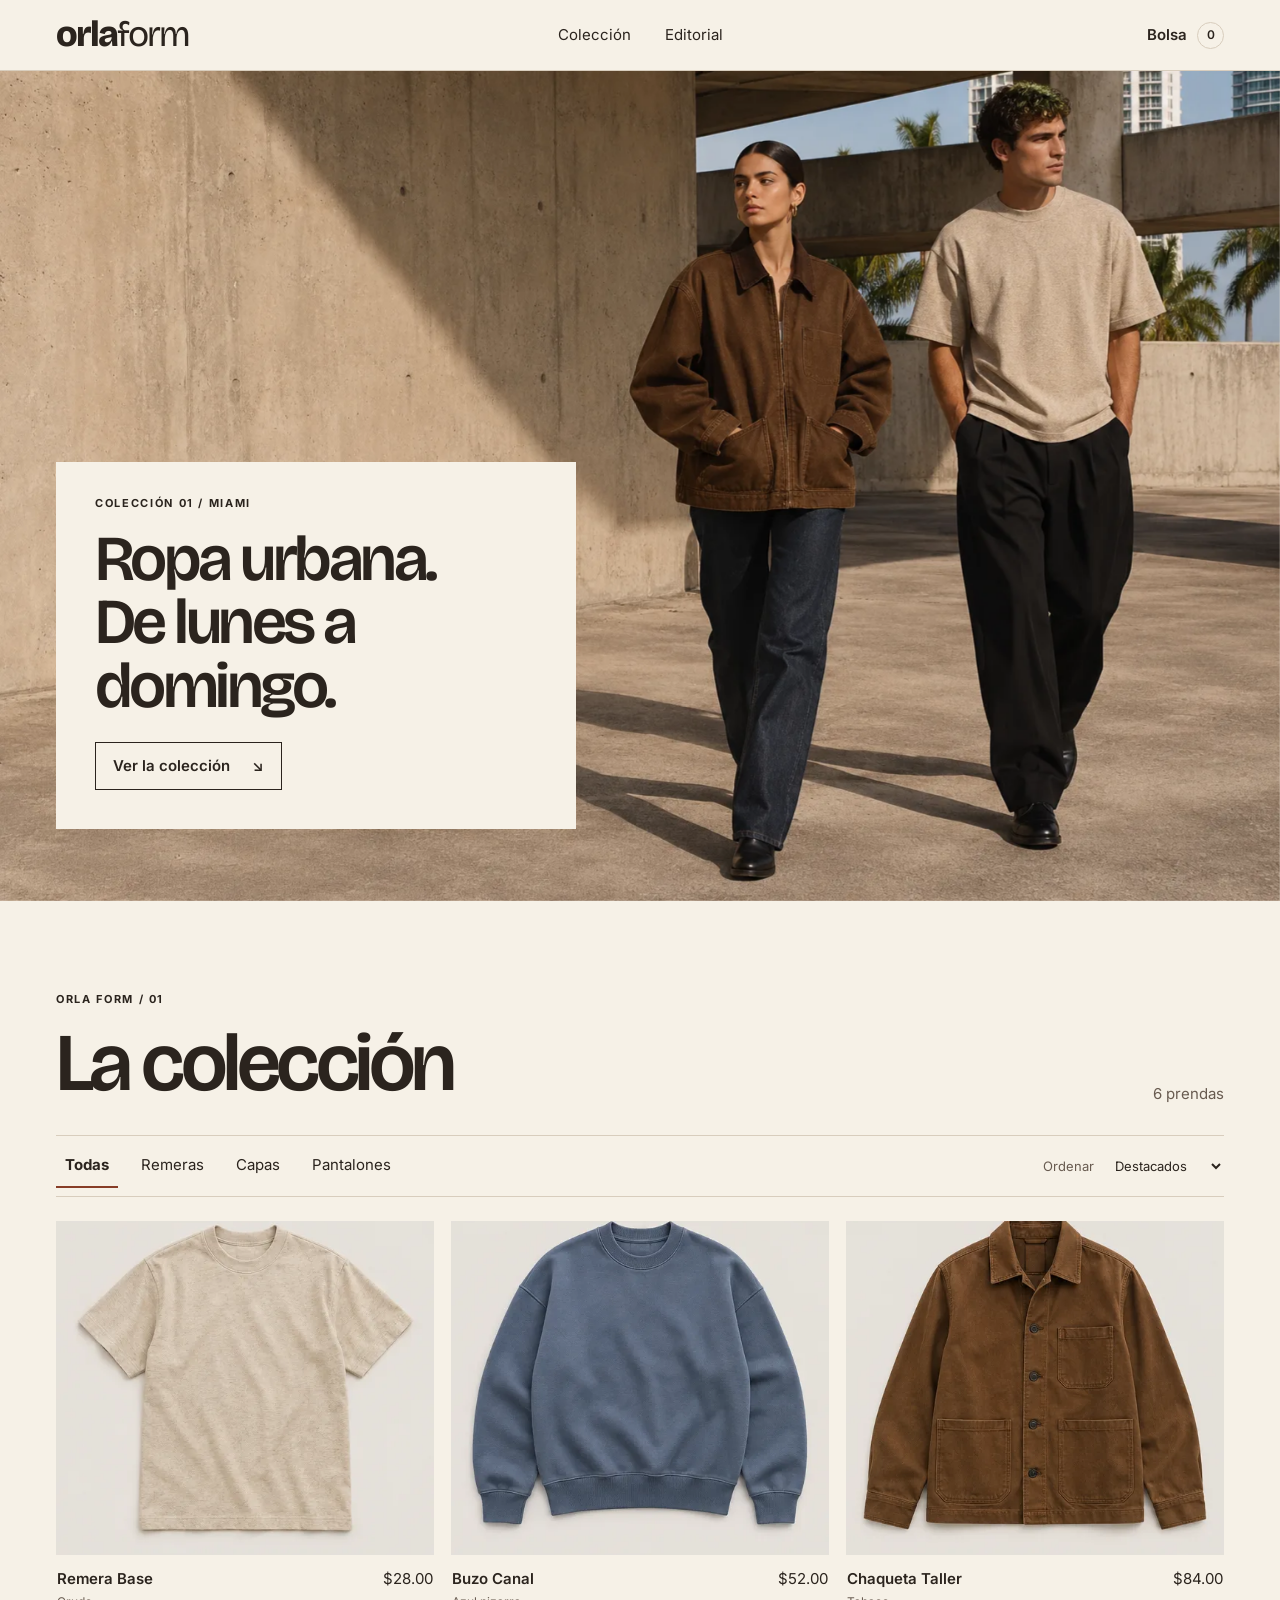
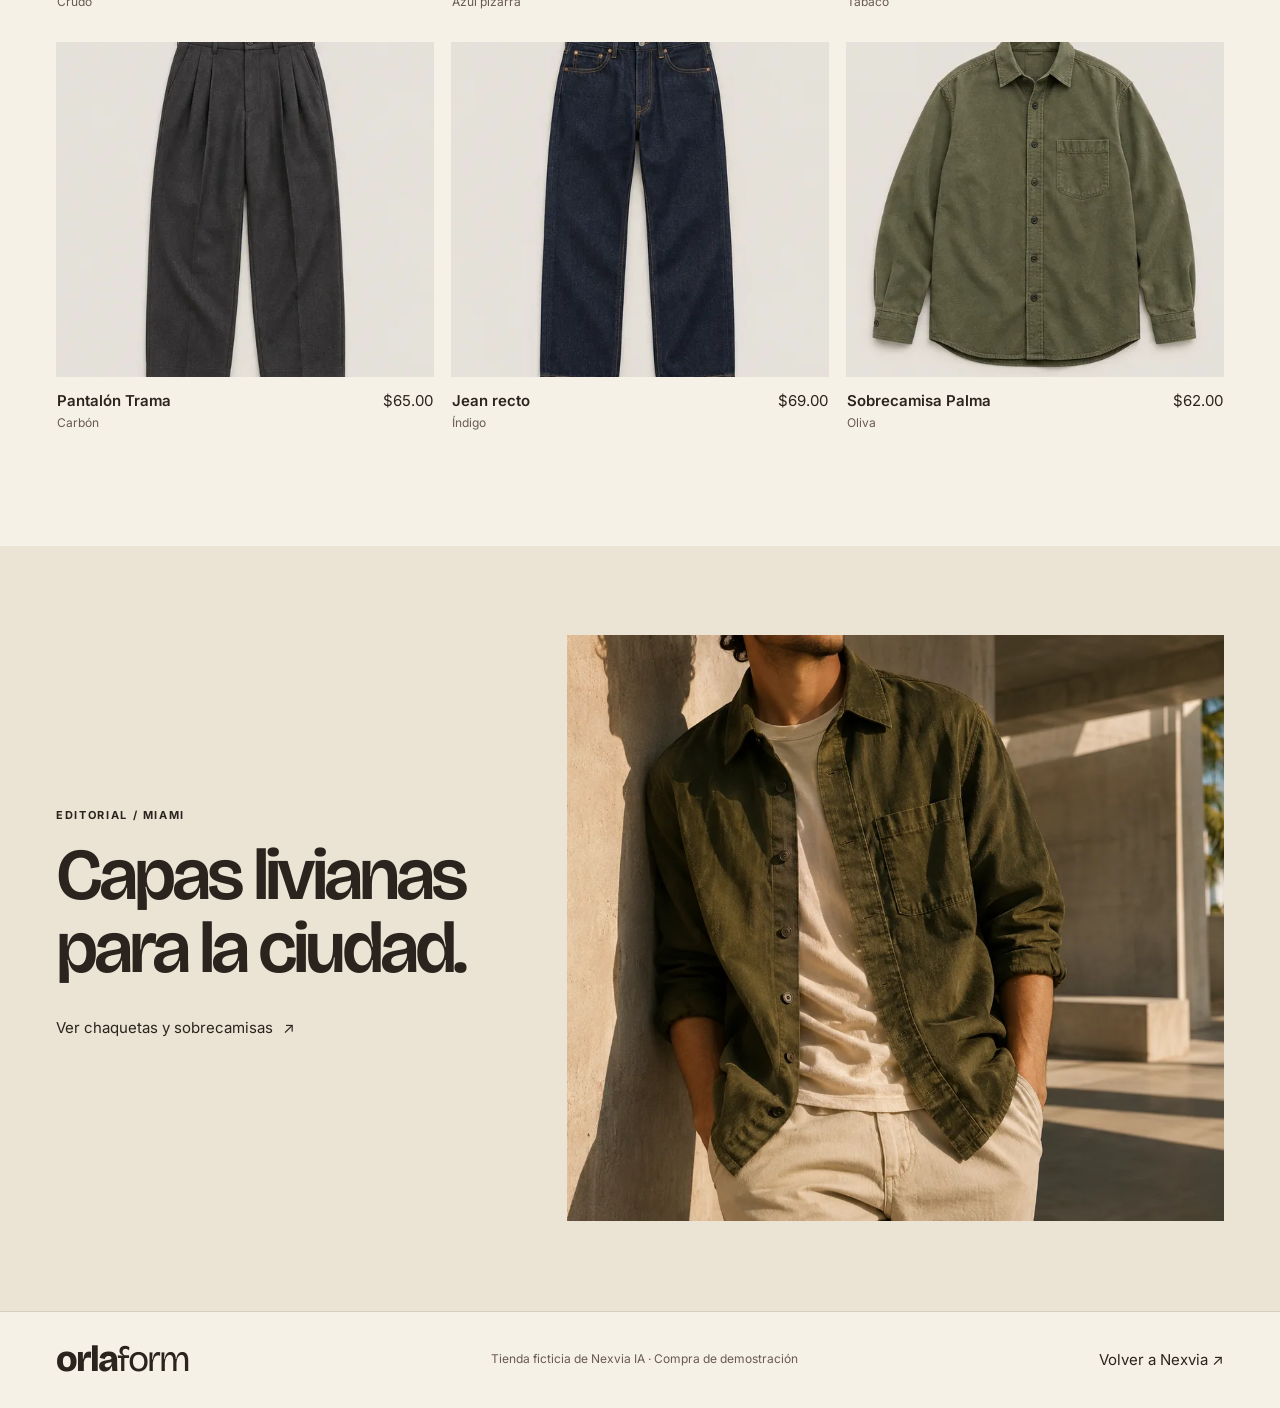
==== tienda/index.html @ f3897110 "feat: add Orla Form clothing demo to Nexvia" ====
<!doctype html>
<html lang="es" data-type="product">
<head>
  <meta charset="utf-8">
  <meta name="viewport" content="width=device-width,initial-scale=1">
  <meta name="page-type" content="product">
  <meta name="site-kind" content="other">
  <meta name="description" content="Colección de ropa urbana de Orla Form. Explora prendas, elige tu talle y prueba el carrito.">
  <meta property="og:title" content="Orla Form — Ropa urbana">
  <meta property="og:description" content="Ropa urbana. Colección 01, Miami.">
  <meta property="og:image" content="https://tomyfleubry.github.io/nexvia-ia/tienda/img/hero.webp">
  <title>Orla Form — Ropa urbana</title>
  <link rel="icon" href="icon.svg" type="image/svg+xml">
  <link rel="preconnect" href="https://fonts.googleapis.com">
  <link rel="preconnect" href="https://fonts.gstatic.com" crossorigin>
  <link href="https://fonts.googleapis.com/css2?family=Bricolage+Grotesque:opsz,wght@12..96,400;12..96,600;12..96,800&family=Inter:wght@400;500;600;700&display=swap" rel="stylesheet">
  <link rel="stylesheet" href="store.css">
  <script type="module" src="store.mjs"></script>
</head>
<body>
  <a class="skip-link" href="#main">Saltar al contenido</a>
  <header class="site-head">
    <div class="head-inner">
      <a class="mark" href="./" aria-label="Orla Form, inicio">orla<span>form</span></a>
      <nav aria-label="Principal"><a href="#coleccion">Colección</a><a href="#editorial">Editorial</a></nav>
      <button type="button" class="bag" id="bag" aria-haspopup="dialog">
        <span>Bolsa</span><span class="count" id="bag-count" aria-live="polite">0</span>
      </button>
    </div>
  </header>
  <main id="main">
    <section class="hero" aria-labelledby="hero-title" data-hero="photo" data-enter>
      <img class="hero-image" src="img/hero.webp" alt="Dos modelos con chaqueta marrón, remera cruda y pantalones rectos en Miami" width="1536" height="1024" fetchpriority="high">
      <div class="hero-inner wrap">
        <div class="hero-copy">
          <p class="kicker">Colección 01 / Miami</p>
          <h1 id="hero-title">Ropa urbana.<br>De lunes a domingo.</h1>
          <a class="button button-light" href="#coleccion">Ver la colección <span aria-hidden="true">↘</span></a>
        </div>
      </div>
    </section>
    <section class="collection wrap" id="coleccion" aria-labelledby="collection-title">
      <div class="section-head">
        <div><p class="kicker">Orla Form / 01</p><h2 id="collection-title">La colección</h2></div>
        <p id="product-count" aria-live="polite"></p>
      </div>
      <div class="filters">
        <div class="categories" id="categories" aria-label="Categorías"></div>
        <label class="sort">Ordenar <select id="sort"><option value="featured">Destacados</option><option value="low">Menor precio</option><option value="high">Mayor precio</option></select></label>
      </div>
      <div class="products" id="products"></div>
      <noscript>Activá JavaScript para ver el catálogo y probar el carrito.</noscript>
    </section>
    <section class="editorial" id="editorial" aria-labelledby="editorial-title" data-moment="word-highlight">
      <div class="editorial-inner wrap">
        <div class="editorial-copy"><p class="kicker">Editorial / Miami</p><h2 id="editorial-title">Capas livianas para la ciudad.</h2><a class="text-link" href="#coleccion" data-show="Capas">Ver chaquetas y sobrecamisas <span aria-hidden="true">↗</span></a></div>
        <img src="img/editorial.webp" alt="Sobrecamisa oliva de algodón sobre una remera cruda" width="1360" height="907" loading="lazy">
      </div>
    </section>
  </main>
  <footer><div class="wrap footer-inner"><a class="mark" href="./">orla<span>form</span></a><p>Tienda ficticia de Nexvia IA · Compra de demostración</p><a class="text-link" href="../#ejemplos">Volver a Nexvia ↗</a></div></footer>
  <dialog id="product-dialog" aria-labelledby="product-title"><div class="dialog-shell" id="product-panel"></div></dialog>
  <dialog id="bag-dialog" class="drawer" aria-labelledby="bag-title"><div class="dialog-shell" id="bag-panel"></div></dialog>
  <p id="toast" class="toast" role="status"></p>
</body>
</html>
---- tienda/store.css ----
:root{--bg:#f6f1e7;--paper:#fffcf6;--ink:#2b241e;--muted:#685b50;--accent:#873d27;--line:#d8cdbd;--surface:#ebe3d4;--display:"Bricolage Grotesque",Georgia,serif;--body:"Inter",Arial,sans-serif;--wrap:min(1320px,calc(100% - 112px));--head:70px}
*,*::before,*::after{box-sizing:border-box}html{scroll-behavior:smooth;scroll-padding-top:24px}body{margin:0;color:var(--ink);background:var(--bg);font:400 15px/1.55 var(--body)}img{display:block;max-width:100%;height:auto}a{color:inherit;text-decoration:none}button,select{font:inherit;color:inherit}button{cursor:pointer}button:disabled{cursor:default}h1,h2,h3,p{margin:0}h1,h2,h3,.mark{font-family:var(--display);line-height:1;letter-spacing:-.055em}h1,h2{font-weight:600}h3{font-weight:600}a:focus-visible,button:focus-visible,select:focus-visible{outline:2px solid var(--accent);outline-offset:4px}.wrap{width:var(--wrap);margin-inline:auto}.skip-link{position:fixed;z-index:9;top:10px;left:12px;padding:12px 20px;background:var(--paper);translate:0 -180%}.skip-link:focus{translate:0 0}.site-head{background:var(--bg);border-bottom:1px solid var(--line);position:relative;z-index:2}.head-inner{width:var(--wrap);height:var(--head);margin:auto;display:grid;grid-template-columns:1fr auto 1fr;align-items:center;gap:20px}.mark{width:max-content;font-size:36px;font-weight:800;display:inline-flex;align-items:center;min-height:44px}.mark span{font-weight:400}.head-inner nav{display:flex;align-items:center;gap:34px}.head-inner nav a,.text-link{display:inline-flex;align-items:center;min-height:44px}.head-inner nav a:hover,.text-link:hover{text-decoration:underline;text-underline-offset:.25em}.bag{justify-self:end;border:0;background:none;min-height:44px;padding:0;display:flex;gap:10px;align-items:center;font-weight:600}.count{border:1px solid var(--line);border-radius:50%;display:grid;place-items:center;min-width:27px;height:27px;font-size:12px}
.hero{position:relative;min-height:calc(100svh - var(--head));isolation:isolate;overflow:hidden;display:grid;align-items:end}.hero-image{position:absolute;z-index:-1;inset:0;width:100%;height:100%;object-fit:cover;object-position:50% 49%;animation:photo-enter 1.25s cubic-bezier(.15,.68,.26,1) both}.hero-inner{position:relative;display:flex;align-items:end;padding-bottom:clamp(42px,8vh,120px)}.hero-copy{color:var(--ink);padding:33px 39px 39px;background:var(--bg);max-width:520px;animation:type-enter .88s .12s cubic-bezier(.15,.68,.26,1) both}.kicker{text-transform:uppercase;font-size:11px;font-weight:700;letter-spacing:.15em;margin-bottom:15px}.hero h1{font-size:clamp(43px,5vw,78px);margin-bottom:25px;line-height:.99}.button{border:1px solid var(--ink);display:inline-flex;align-items:center;justify-content:space-between;gap:22px;background:var(--ink);color:#fff;padding:10px 17px;min-height:48px;font-weight:600;transition:transform .18s,background .18s,color .18s}.button-light{background:transparent;color:var(--ink)}.button:hover:not(:disabled){transform:translateY(-2px);background:var(--accent);border-color:var(--accent);color:#fff}.button:active:not(:disabled){transform:translateY(1px)}.button:disabled{opacity:.52}@keyframes photo-enter{from{transform:scale(1.075);clip-path:inset(0 0 7% 0)}to{transform:scale(1);clip-path:inset(0)}}@keyframes type-enter{from{transform:translateY(20px);opacity:.1}to{transform:translateY(0);opacity:1}}
.collection{padding-block:90px 108px;min-height:100svh}.section-head,.filters{display:flex;align-items:end;justify-content:space-between;gap:16px}.section-head h2,.editorial h2{font-size:clamp(48px,6.4vw,98px)}#product-count{color:var(--muted);white-space:nowrap}.filters{margin-top:30px;padding:8px 0;border-block:1px solid var(--line);align-items:center}.categories{display:flex;flex-wrap:wrap;gap:4px 14px}.categories button,.sort select,.plain{background:none;border:0;min-height:44px;padding:5px 9px}.categories button{border-bottom:2px solid transparent}.categories button[aria-pressed="true"]{font-weight:700;border-color:var(--accent)}.categories button:hover,.plain:hover{color:var(--accent)}.sort{display:flex;align-items:center;gap:8px;color:var(--muted);font-size:13px;white-space:nowrap}.sort select{color:var(--ink);max-width:150px}.products{margin-top:24px;display:grid;grid-template-columns:repeat(3,minmax(0,1fr));gap:26px 17px}.product{min-width:0}.product-button{display:block;width:100%;border:0;background:none;text-align:left;padding:0;min-height:44px}.product-photo{display:block;background:#e9e6e0;overflow:hidden}.product-photo img{width:100%;aspect-ratio:1.13;object-fit:cover;transition:scale .38s cubic-bezier(.15,.68,.26,1)}.product-button:hover img{scale:1.03}.product-info{display:flex;justify-content:space-between;align-items:start;padding:12px 1px 5px;gap:8px}.product-info strong{font-weight:600}.product-info span:last-child{white-space:nowrap}.product-info small{display:block;color:var(--muted);margin-top:2px;font-size:12px}
.editorial{background:var(--surface);min-height:85svh;display:grid;align-items:center;padding:80px 0}.editorial-inner{display:grid;align-items:center;grid-template-columns:5fr 7fr;gap:42px}.editorial h2{font-size:clamp(44px,5.7vw,82px);margin-bottom:21px}.editorial img{width:100%;aspect-ratio:1.12;object-fit:cover;object-position:center}.editorial .text-link{gap:10px}.editorial-copy [data-word]{transition:color .28s}.editorial-copy [data-word].tint{color:var(--accent)}footer{border-top:1px solid var(--line);padding-block:26px}.footer-inner{display:flex;justify-content:space-between;align-items:center;gap:18px}.footer-inner p{color:var(--muted);font-size:12px}
dialog{padding:0;border:1px solid var(--line);color:var(--ink);background:var(--paper);width:min(850px,calc(100vw - 32px));max-height:calc(100dvh - 32px);overflow:auto}dialog::backdrop{background:#21180e80}body:has(dialog[open]){overflow:hidden}.dialog-shell{position:relative}.close{min-width:44px;min-height:44px;border:1px solid var(--line);background:var(--paper);display:grid;place-items:center;font-size:25px;line-height:1}.close:hover{background:var(--surface)}.detail{display:grid;grid-template-columns:1fr 1fr}.detail>img{width:100%;height:100%;min-height:460px;object-fit:cover;background:var(--surface)}.detail-body{padding:38px 25px 27px;display:grid;align-content:start;gap:14px}.detail-body .close{position:absolute;top:12px;right:12px}.detail-body h2{font-size:clamp(33px,4.5vw,54px);padding-right:26px}.detail-body .price{font-weight:700}.detail-body .desc{color:var(--muted)}.sizes{border:0;padding:0;margin:0}.sizes legend{margin-bottom:6px;font-weight:600}.sizes div{display:flex;flex-wrap:wrap;gap:7px}.size{border:1px solid var(--line);background:transparent;width:47px;height:44px}.size[aria-pressed="true"]{background:var(--ink);color:#fff}.size:disabled{opacity:.45;text-decoration:line-through}.stock{min-height:20px;font-size:13px;color:var(--muted)}.drawer{position:fixed;inset:0 0 0 auto;margin:0;max-width:100vw;width:min(100vw,475px);height:100%;max-height:100dvh;border-block:0;border-right:0}.bag-inner{padding:22px;display:grid;gap:19px}.drawer-title{display:flex;justify-content:space-between;align-items:center;gap:12px}.drawer-title h2{font-size:38px}.bag-lines{list-style:none;padding:0;margin:0;display:grid;gap:13px}.bag-line{display:grid;grid-template-columns:80px 1fr;gap:11px;padding-bottom:12px;border-bottom:1px solid var(--line)}.bag-line img{width:80px;height:89px;object-fit:cover;background:var(--surface)}.bag-line h3{font-size:19px}.bag-line p{font-size:12px;color:var(--muted)}.bag-line .line-info{display:flex;justify-content:space-between;gap:8px}.qty{display:flex;align-items:center;gap:7px}.qty button{background:none;border:1px solid var(--line);width:44px;min-height:44px}.qty .plain{width:auto;border:0;text-decoration:underline;text-underline-offset:3px}.total{display:flex;justify-content:space-between;font-size:18px;font-weight:700}.demo-note,.form-note{color:var(--muted);font-size:13px}.checkout-actions{display:grid;gap:10px}.checkout-actions .button{width:100%}.result{padding:15px;border:1px solid var(--line);background:var(--bg)}.result strong{display:block}.toast{position:fixed;z-index:5;bottom:18px;left:50%;translate:-50%;width:max-content;max-width:calc(100% - 32px);background:var(--ink);color:#fff;padding:10px 15px;pointer-events:none}.toast:empty{display:none}
@media(max-width:900px){:root{--wrap:calc(100% - 52px)}.hero-copy{max-width:435px}.editorial-inner{gap:22px}}
@media(max-width:600px){:root{--wrap:calc(100% - 32px);--head:59px}.head-inner{gap:9px}.head-inner nav{gap:12px;font-size:12px}.mark{font-size:28px}.bag{gap:6px;font-size:12px}.count{min-width:22px;height:22px}.hero{display:flex;flex-direction:column;min-height:calc(100svh - var(--head));justify-content:start}.hero-image{position:relative;height:51svh;min-height:265px;z-index:0;object-position:62% 48%}.hero-inner{flex:1;align-items:center;padding:25px 0 30px}.hero-copy{padding:0}.hero h1{font-size:clamp(38px,10vw,58px);margin-bottom:18px}.hero .kicker{margin-bottom:11px}.collection{padding-block:51px 65px}.section-head h2{font-size:49px}.filters{align-items:start;flex-direction:column;gap:2px}.categories{gap:3px 7px}.categories button{padding-inline:4px;font-size:13px}.sort{align-self:end}.products{gap:18px 9px}.product-info{display:grid;gap:0;font-size:13px;padding-top:8px}.product-info small{font-size:11px}.products{grid-template-columns:repeat(2,minmax(0,1fr))}.editorial{min-height:unset;padding-block:56px}.editorial-inner{grid-template-columns:1fr;gap:24px}.editorial h2{font-size:50px}.footer-inner{align-items:start;flex-direction:column;gap:7px}.detail{grid-template-columns:1fr}.detail>img{min-height:0;height:30svh;object-fit:contain}.detail-body{padding:22px 18px 19px}.detail-body h2{padding-right:0}.drawer{border-left:0}.bag-inner{padding:15px}.bag-line{grid-template-columns:63px 1fr}.bag-line img{width:63px;height:78px}}
@media(prefers-reduced-motion:reduce){*,*::before,*::after{animation:none!important;transition:none!important;scroll-behavior:auto!important}}
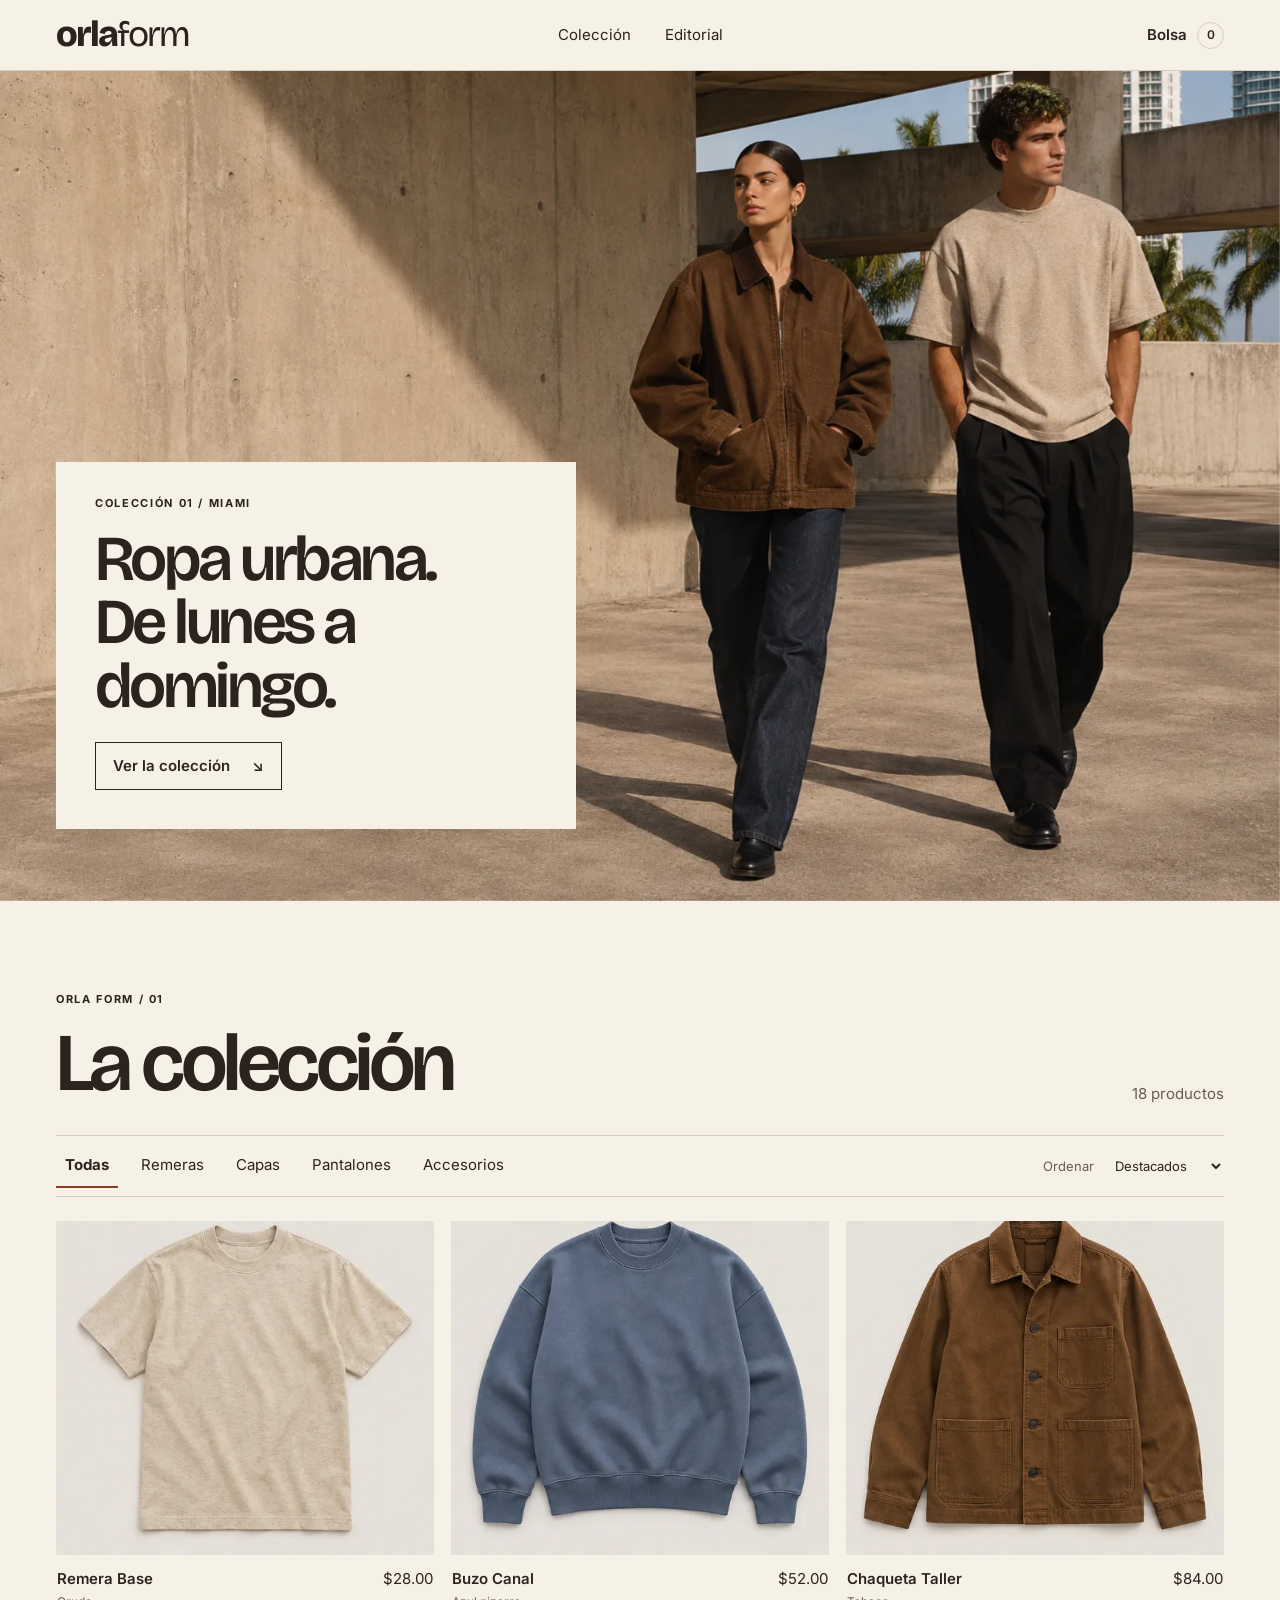
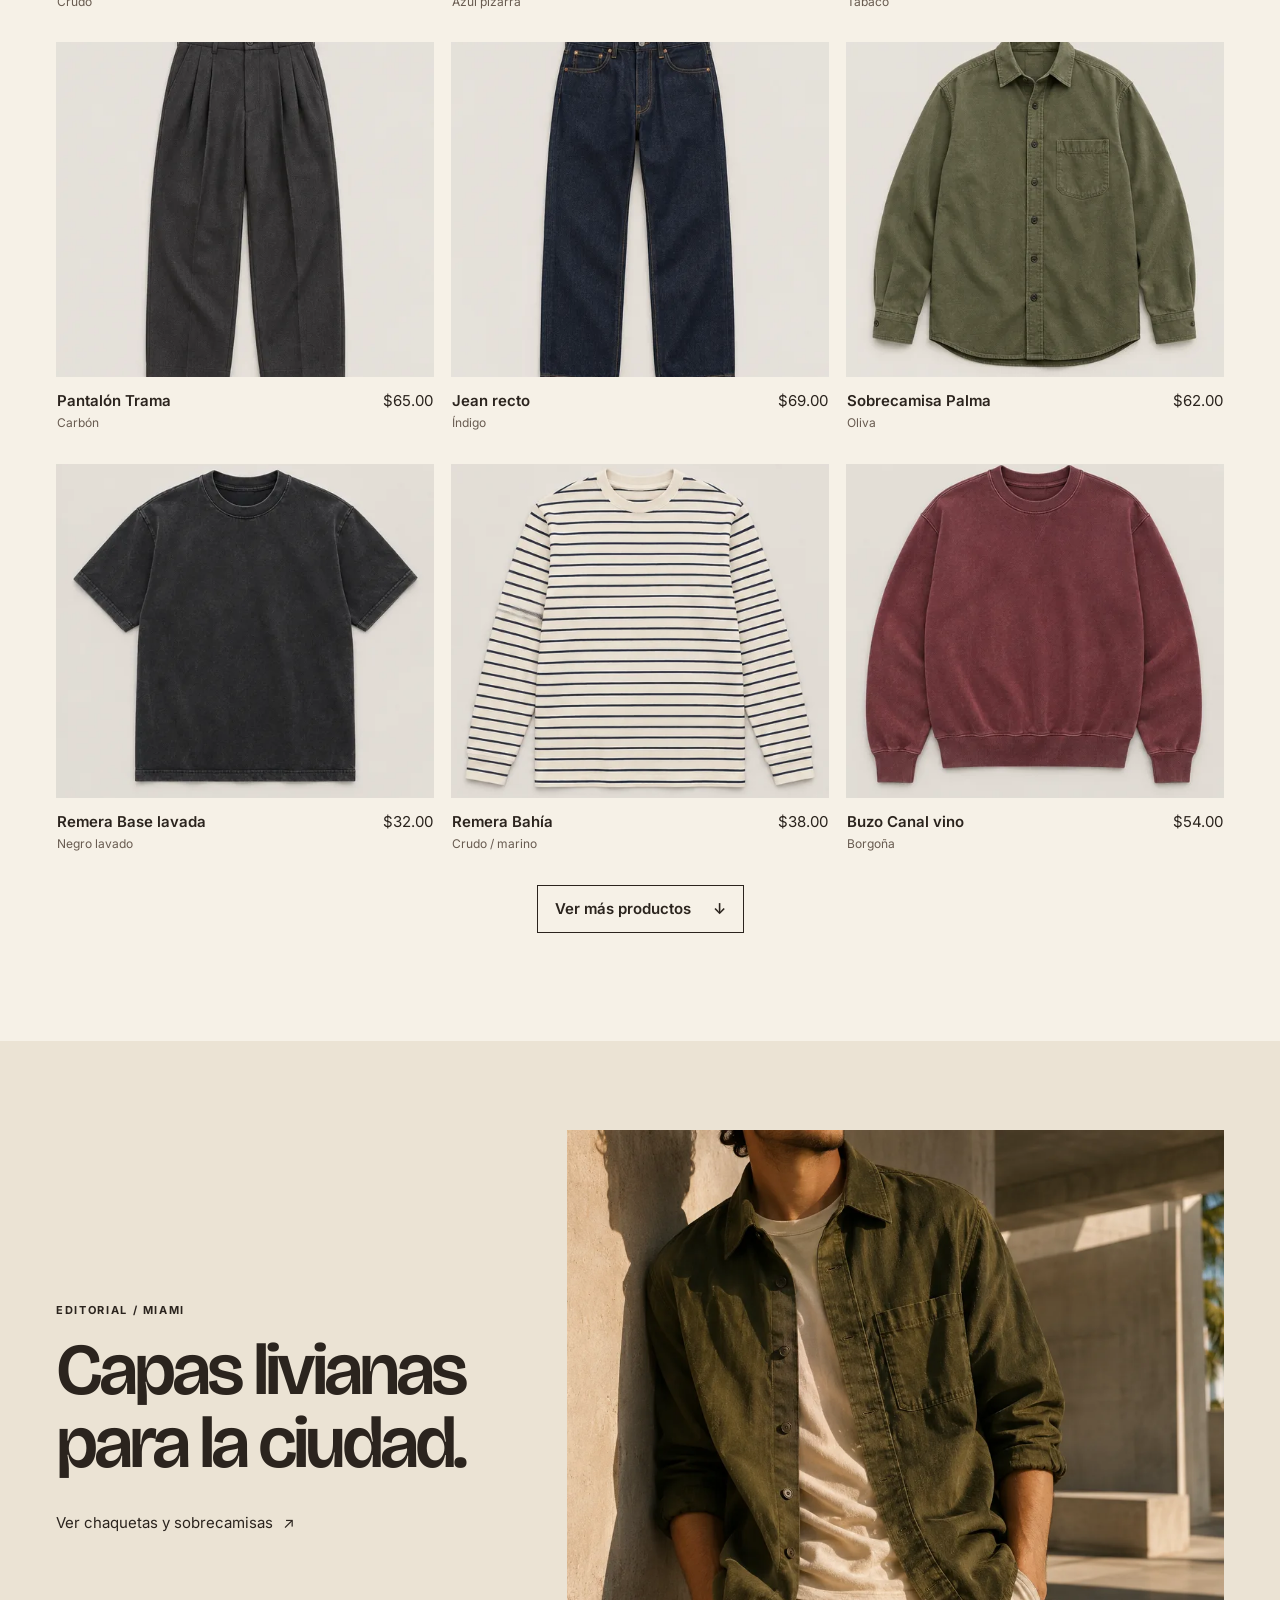
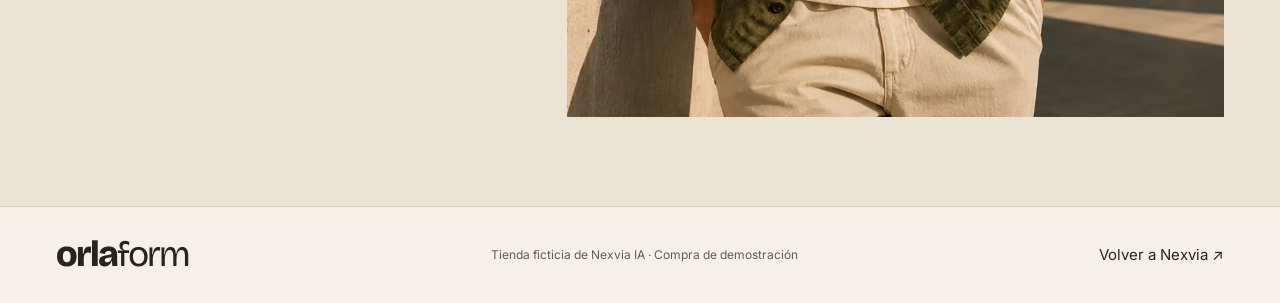
==== commit ebcf1a76: "feat: expand Orla Form to eighteen products" ====
--- a/tienda/index.html
+++ b/tienda/index.html
@@ -49,6 +49,7 @@
         <label class="sort">Ordenar <select id="sort"><option value="featured">Destacados</option><option value="low">Menor precio</option><option value="high">Mayor precio</option></select></label>
       </div>
       <div class="products" id="products"></div>
+      <div class="catalog-more"><button type="button" class="button button-light" id="load-more" hidden>Ver más productos <span aria-hidden="true">↓</span></button></div>
       <noscript>Activá JavaScript para ver el catálogo y probar el carrito.</noscript>
     </section>
     <section class="editorial" id="editorial" aria-labelledby="editorial-title" data-moment="word-highlight">
--- a/tienda/store.css
+++ b/tienda/store.css
@@ -7,3 +7,5 @@
 @media(max-width:900px){:root{--wrap:calc(100% - 52px)}.hero-copy{max-width:435px}.editorial-inner{gap:22px}}
 @media(max-width:600px){:root{--wrap:calc(100% - 32px);--head:59px}.head-inner{gap:9px}.head-inner nav{gap:12px;font-size:12px}.mark{font-size:28px}.bag{gap:6px;font-size:12px}.count{min-width:22px;height:22px}.hero{display:flex;flex-direction:column;min-height:calc(100svh - var(--head));justify-content:start}.hero-image{position:relative;height:51svh;min-height:265px;z-index:0;object-position:62% 48%}.hero-inner{flex:1;align-items:center;padding:25px 0 30px}.hero-copy{padding:0}.hero h1{font-size:clamp(38px,10vw,58px);margin-bottom:18px}.hero .kicker{margin-bottom:11px}.collection{padding-block:51px 65px}.section-head h2{font-size:49px}.filters{align-items:start;flex-direction:column;gap:2px}.categories{gap:3px 7px}.categories button{padding-inline:4px;font-size:13px}.sort{align-self:end}.products{gap:18px 9px}.product-info{display:grid;gap:0;font-size:13px;padding-top:8px}.product-info small{font-size:11px}.products{grid-template-columns:repeat(2,minmax(0,1fr))}.editorial{min-height:unset;padding-block:56px}.editorial-inner{grid-template-columns:1fr;gap:24px}.editorial h2{font-size:50px}.footer-inner{align-items:start;flex-direction:column;gap:7px}.detail{grid-template-columns:1fr}.detail>img{min-height:0;height:30svh;object-fit:contain}.detail-body{padding:22px 18px 19px}.detail-body h2{padding-right:0}.drawer{border-left:0}.bag-inner{padding:15px}.bag-line{grid-template-columns:63px 1fr}.bag-line img{width:63px;height:78px}}
 @media(prefers-reduced-motion:reduce){*,*::before,*::after{animation:none!important;transition:none!important;scroll-behavior:auto!important}}
+
+.catalog-more{display:flex;justify-content:center;margin-top:26px}.catalog-more:has([hidden]){display:none}.catalog-more [hidden]{display:none}
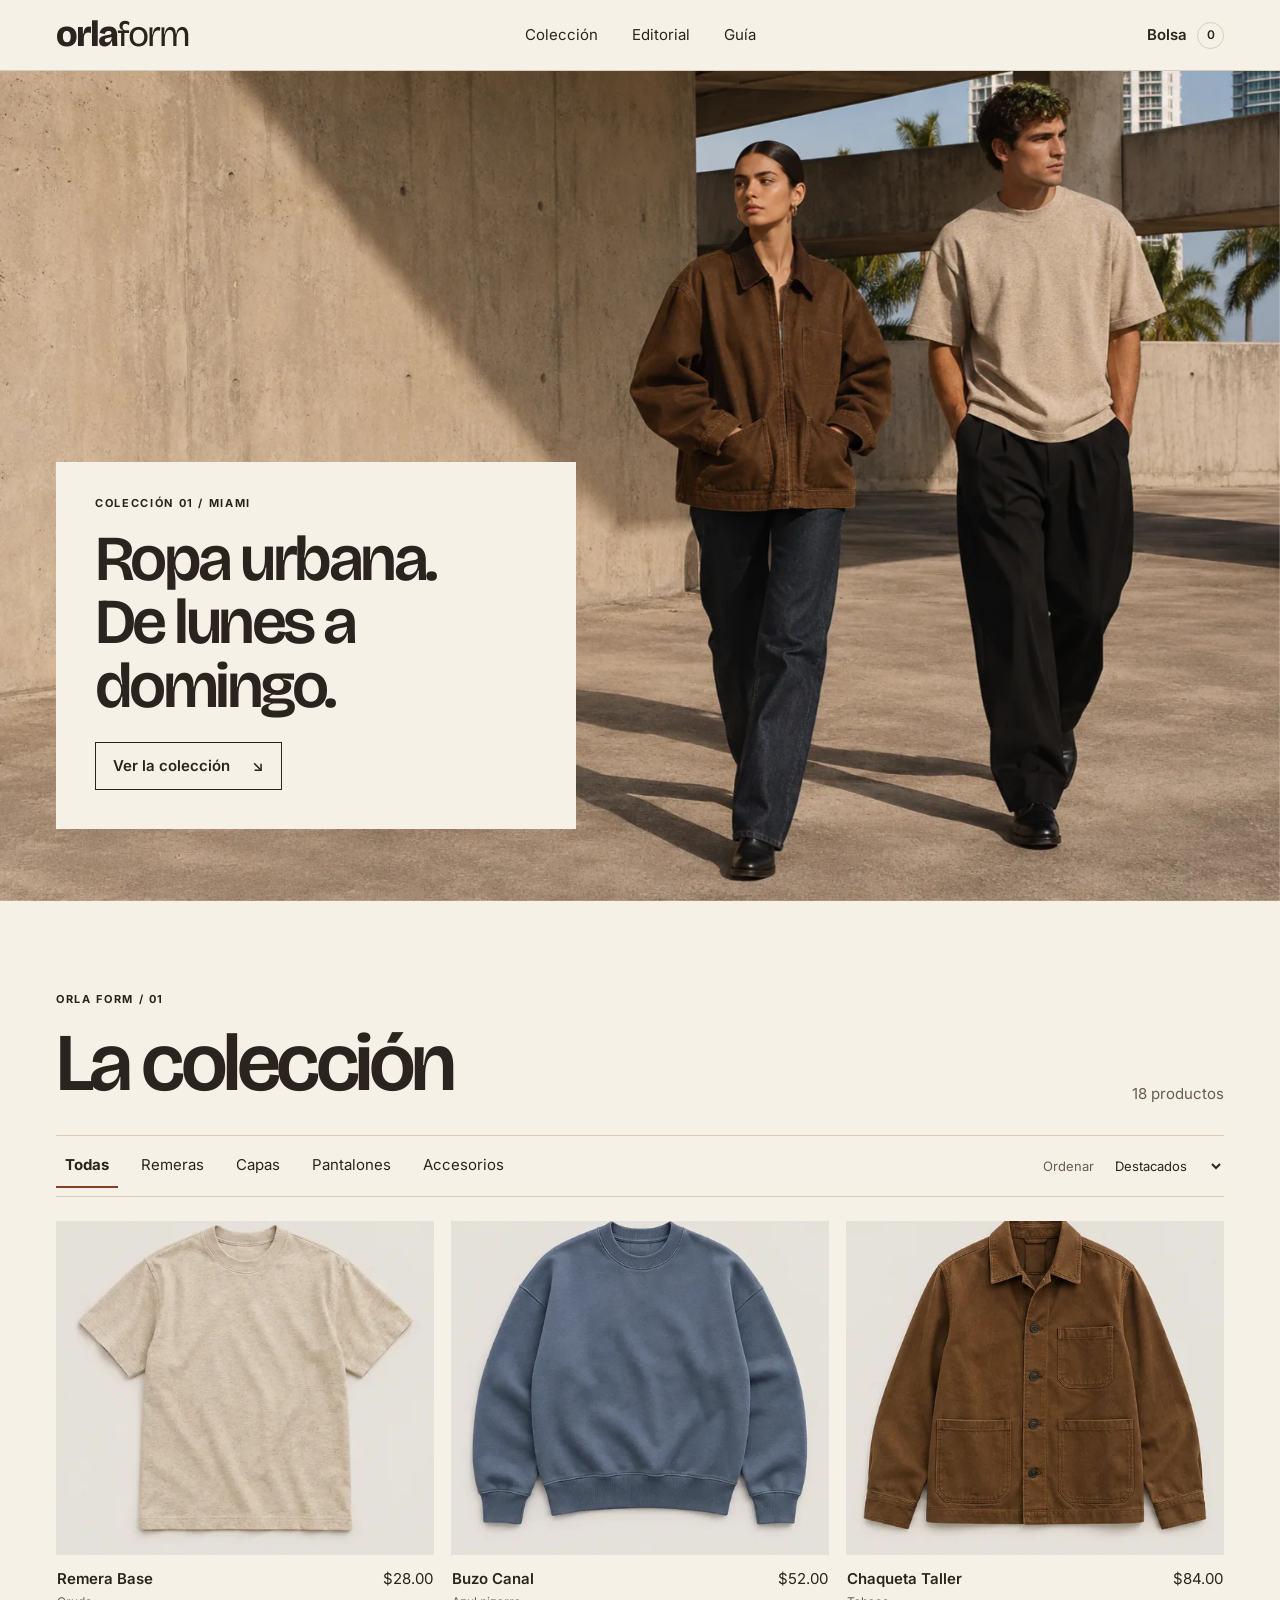
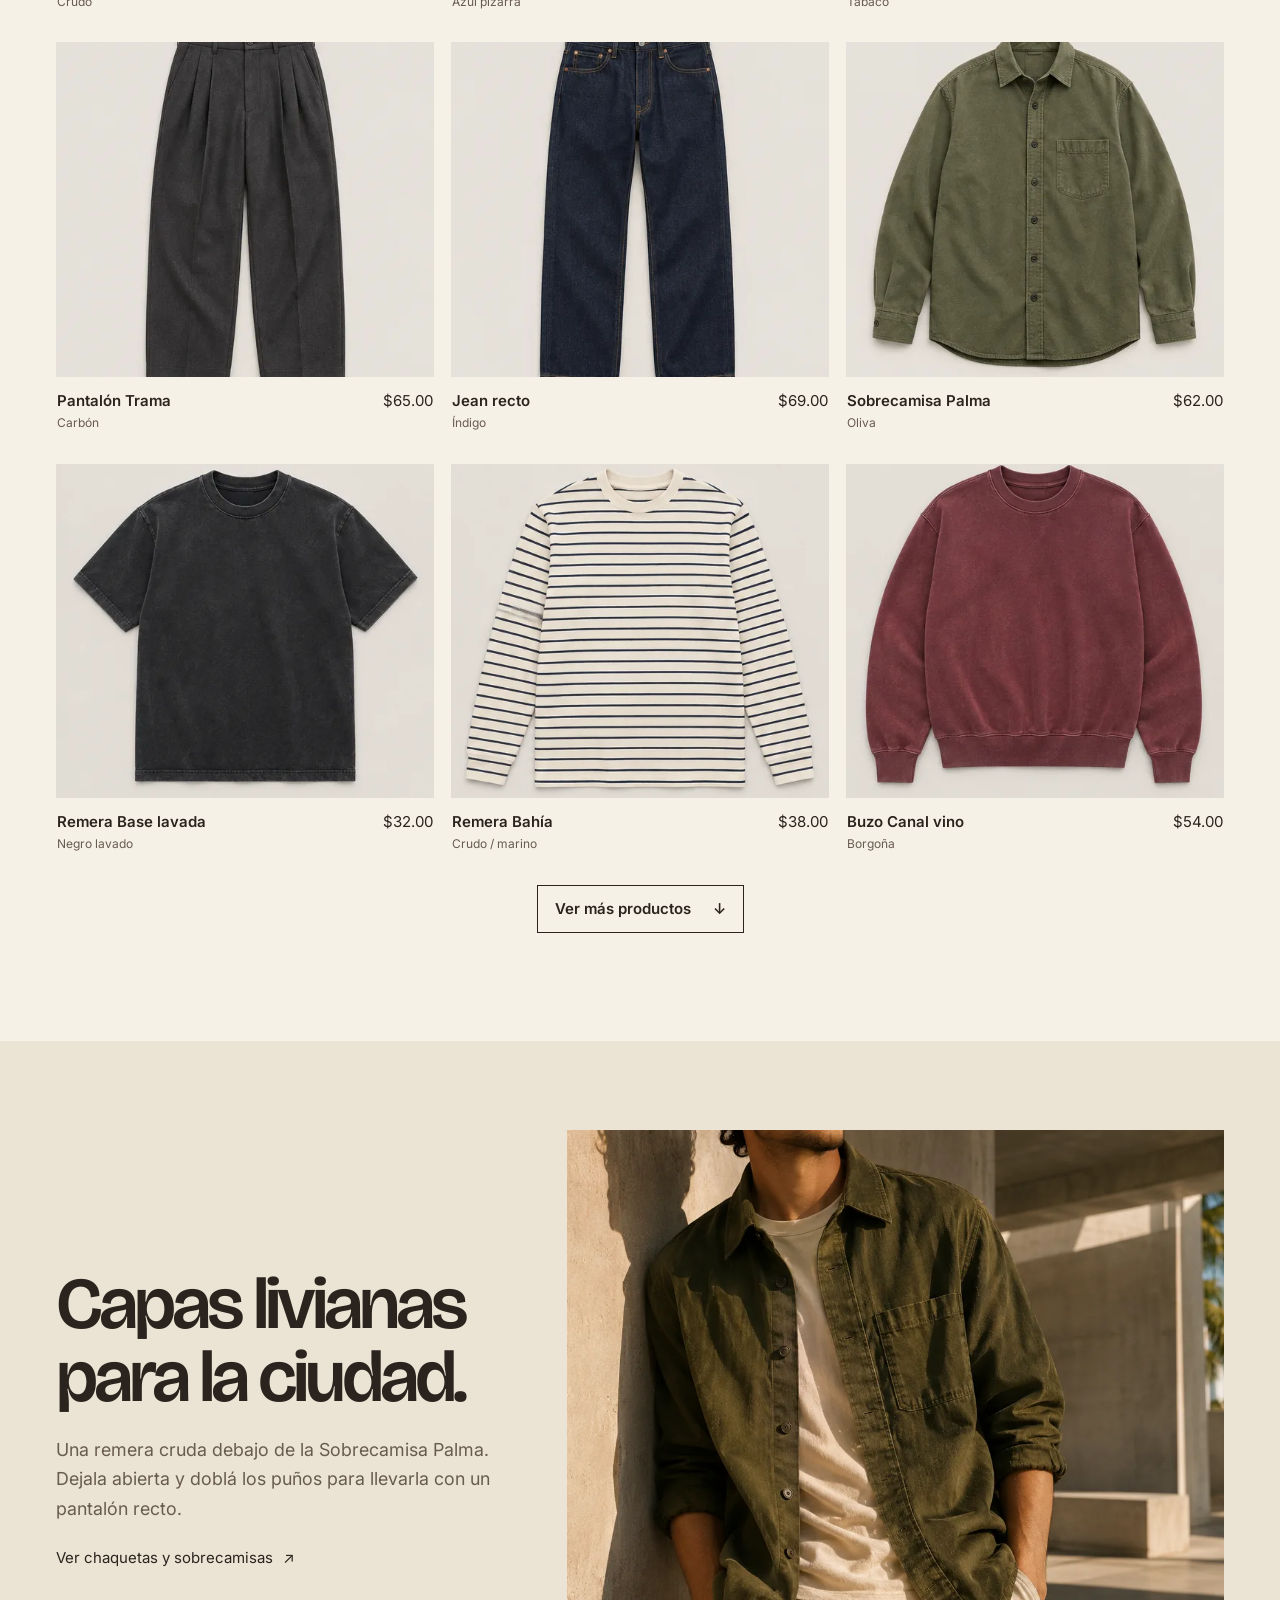
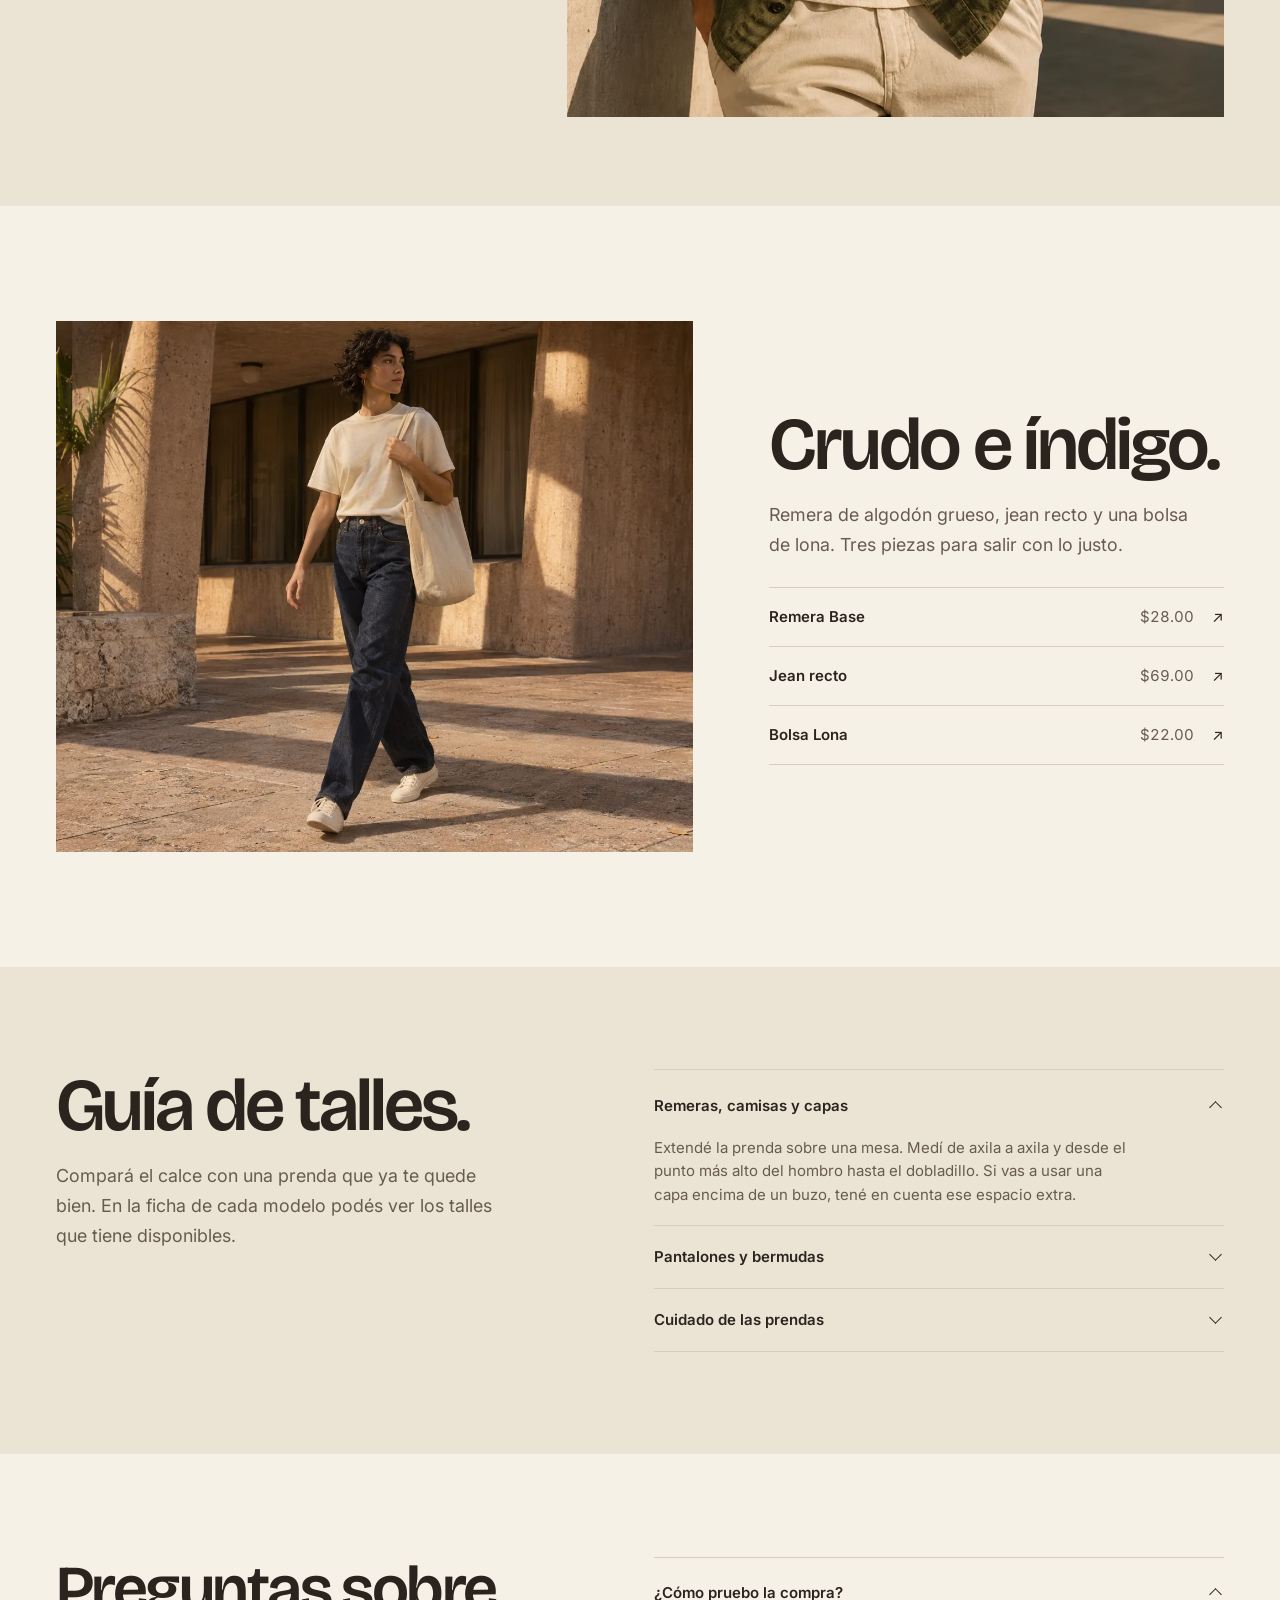
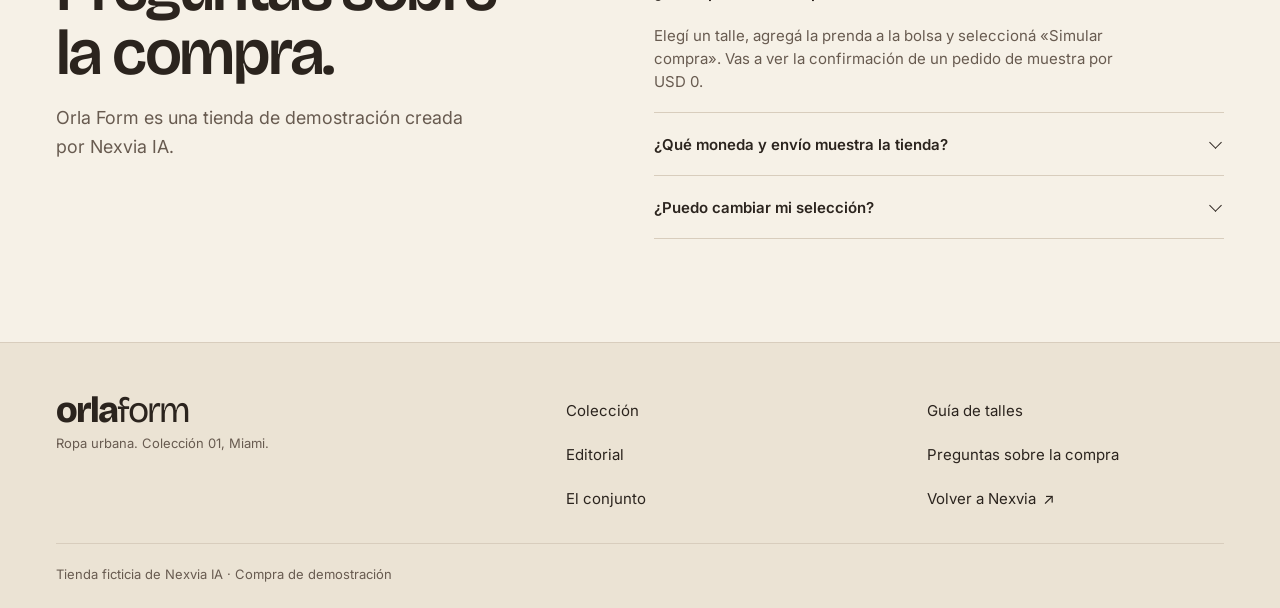
==== commit 99d63433: "feat: complete Orla Form editorial and shopping guide" ====
--- a/tienda/index.html
+++ b/tienda/index.html
@@ -22,7 +22,7 @@
   <header class="site-head">
     <div class="head-inner">
       <a class="mark" href="./" aria-label="Orla Form, inicio">orla<span>form</span></a>
-      <nav aria-label="Principal"><a href="#coleccion">Colección</a><a href="#editorial">Editorial</a></nav>
+      <nav aria-label="Principal"><a href="#coleccion">Colección</a><a href="#editorial">Editorial</a><a href="#guia">Guía</a></nav>
       <button type="button" class="bag" id="bag" aria-haspopup="dialog">
         <span>Bolsa</span><span class="count" id="bag-count" aria-live="polite">0</span>
       </button>
@@ -54,14 +54,86 @@
     </section>
     <section class="editorial" id="editorial" aria-labelledby="editorial-title" data-moment="word-highlight">
       <div class="editorial-inner wrap">
-        <div class="editorial-copy"><p class="kicker">Editorial / Miami</p><h2 id="editorial-title">Capas livianas para la ciudad.</h2><a class="text-link" href="#coleccion" data-show="Capas">Ver chaquetas y sobrecamisas <span aria-hidden="true">↗</span></a></div>
+        <div class="editorial-copy">
+          <h2 id="editorial-title">Capas livianas para la ciudad.</h2>
+          <p>Una remera cruda debajo de la Sobrecamisa Palma. Dejala abierta y doblá los puños para llevarla con un pantalón recto.</p>
+          <a class="text-link" href="#coleccion" data-show="Capas">Ver chaquetas y sobrecamisas <span aria-hidden="true">↗</span></a>
+        </div>
         <img src="img/editorial.webp" alt="Sobrecamisa oliva de algodón sobre una remera cruda" width="1360" height="907" loading="lazy">
       </div>
     </section>
+    <section class="lookbook wrap" id="conjunto" aria-labelledby="lookbook-title">
+      <div class="lookbook-copy">
+        <h2 id="lookbook-title">Crudo e índigo.</h2>
+        <p>Remera de algodón grueso, jean recto y una bolsa de lona. Tres piezas para salir con lo justo.</p>
+        <ul class="lookbook-pieces" id="lookbook-pieces" aria-label="Piezas del conjunto"></ul>
+      </div>
+      <img src="img/crudo-indigo.webp" alt="Una mujer lleva una remera cruda, jeans rectos índigo y una bolsa de lona frente a un edificio de hormigón" width="1440" height="960" loading="lazy">
+    </section>
+    <section class="store-guide" id="guia" aria-labelledby="guide-title">
+      <div class="wrap guide-inner">
+        <div>
+          <h2 id="guide-title">Guía de talles.</h2>
+          <p>Compará el calce con una prenda que ya te quede bien. En la ficha de cada modelo podés ver los talles que tiene disponibles.</p>
+        </div>
+        <div class="guide-notes">
+          <details open>
+            <summary>Remeras, camisas y capas</summary>
+            <p>Extendé la prenda sobre una mesa. Medí de axila a axila y desde el punto más alto del hombro hasta el dobladillo. Si vas a usar una capa encima de un buzo, tené en cuenta ese espacio extra.</p>
+          </details>
+          <details>
+            <summary>Pantalones y bermudas</summary>
+            <p>Medí la cintura de un pantalón que te quede cómodo, con el botón cerrado y de lado a lado. Duplicá esa medida para obtener la circunferencia. También podés tomar como referencia el talle de otro pantalón de corte similar.</p>
+          </details>
+          <details>
+            <summary>Cuidado de las prendas</summary>
+            <p>Seguí las indicaciones de la etiqueta. Para el denim oscuro, lavalo del revés y con prendas de color similar. Dejá secar la lona al aire.</p>
+          </details>
+        </div>
+      </div>
+    </section>
+    <section class="shop-help wrap" id="ayuda" aria-labelledby="help-title">
+      <div>
+        <h2 id="help-title">Preguntas sobre la compra.</h2>
+        <p>Orla Form es una tienda de demostración creada por Nexvia IA.</p>
+      </div>
+      <div class="guide-notes">
+        <details open>
+          <summary>¿Cómo pruebo la compra?</summary>
+          <p>Elegí un talle, agregá la prenda a la bolsa y seleccioná «Simular compra». Vas a ver la confirmación de un pedido de muestra por USD 0.</p>
+        </details>
+        <details>
+          <summary>¿Qué moneda y envío muestra la tienda?</summary>
+          <p>Los precios están en dólares estadounidenses. La bolsa suma USD 6 de envío de ejemplo. Los pedidos de muestra son simulados.</p>
+        </details>
+        <details>
+          <summary>¿Puedo cambiar mi selección?</summary>
+          <p>Desde la bolsa podés ajustar cantidades o quitar prendas antes de completar la simulación. Para cambiar de talle, quitá la prenda y volvé a agregarla con el talle correcto.</p>
+        </details>
+      </div>
+    </section>
   </main>
-  <footer><div class="wrap footer-inner"><a class="mark" href="./">orla<span>form</span></a><p>Tienda ficticia de Nexvia IA · Compra de demostración</p><a class="text-link" href="../#ejemplos">Volver a Nexvia ↗</a></div></footer>
+  <footer class="store-footer">
+    <div class="wrap footer-layout">
+      <div>
+        <a class="mark" href="./" aria-label="Orla Form, inicio">orla<span>form</span></a>
+        <p>Ropa urbana. Colección 01, Miami.</p>
+      </div>
+      <nav aria-label="Explorar Orla Form">
+        <a href="#coleccion">Colección</a>
+        <a href="#editorial">Editorial</a>
+        <a href="#conjunto">El conjunto</a>
+      </nav>
+      <nav aria-label="Información de la tienda">
+        <a href="#guia">Guía de talles</a>
+        <a href="#ayuda">Preguntas sobre la compra</a>
+        <a href="../#ejemplos">Volver a Nexvia <span aria-hidden="true">↗</span></a>
+      </nav>
+      <p class="footer-note">Tienda ficticia de Nexvia IA · Compra de demostración</p>
+    </div>
+  </footer>
   <dialog id="product-dialog" aria-labelledby="product-title"><div class="dialog-shell" id="product-panel"></div></dialog>
   <dialog id="bag-dialog" class="drawer" aria-labelledby="bag-title"><div class="dialog-shell" id="bag-panel"></div></dialog>
   <p id="toast" class="toast" role="status"></p>
 </body>
-</html>+</html>
--- a/tienda/store.css
+++ b/tienda/store.css
@@ -9,3 +9,152 @@
 @media(prefers-reduced-motion:reduce){*,*::before,*::after{animation:none!important;transition:none!important;scroll-behavior:auto!important}}
 
 .catalog-more{display:flex;justify-content:center;margin-top:26px}.catalog-more:has([hidden]){display:none}.catalog-more [hidden]{display:none}
+
+.editorial-copy > p,
+.lookbook-copy > p,
+.guide-inner > div > p,
+.shop-help > div > p {
+  max-width: 40ch;
+  color: var(--muted);
+  font-size: clamp(15px, 1.4vw, 18px);
+  line-height: 1.65;
+}
+
+.editorial-copy > p { margin-bottom: 12px; }
+
+.lookbook {
+  display: grid;
+  grid-template-areas: "photo copy";
+  grid-template-columns: minmax(0, 1.4fr) minmax(0, 1fr);
+  gap: clamp(24px, 6vw, 100px);
+  align-items: center;
+  padding-block: clamp(64px, 9vw, 142px);
+}
+
+.lookbook-copy { grid-area: copy; }
+.lookbook > img {
+  grid-area: photo;
+  width: 100%;
+  aspect-ratio: 6 / 5;
+  object-fit: cover;
+  object-position: center;
+  background: var(--surface);
+}
+
+.lookbook h2,
+.guide-inner h2,
+.shop-help h2 {
+  font-size: clamp(42px, 5.8vw, 90px);
+  letter-spacing: -.04em;
+  text-wrap: balance;
+  margin-bottom: 18px;
+}
+
+.lookbook-pieces {
+  margin: 28px 0 0;
+  padding: 0;
+  list-style: none;
+  border-top: 1px solid var(--line);
+}
+
+.lookbook-pieces:empty { display: none; }
+.lookbook-piece {
+  display: grid;
+  grid-template-columns: 1fr auto 16px;
+  align-items: center;
+  gap: 14px;
+  width: 100%;
+  min-height: 59px;
+  padding: 8px 0;
+  border: 0;
+  border-bottom: 1px solid var(--line);
+  text-align: start;
+  background: transparent;
+}
+
+.lookbook-piece span:first-child { font-weight: 600; }
+.lookbook-piece span:nth-child(2) { color: var(--muted); font-variant-numeric: tabular-nums; }
+.piece-arrow { justify-self: end; transition: transform .2s ease-out; }
+.lookbook-piece:hover { color: var(--accent); }
+.lookbook-piece:hover .piece-arrow { transform: translate(2px, -2px); }
+
+.store-guide { background: var(--surface); padding-block: clamp(65px, 8vw, 120px); }
+.guide-inner,
+.shop-help {
+  display: grid;
+  grid-template-columns: minmax(0, 1fr) minmax(0, 1.12fr);
+  align-items: start;
+  gap: clamp(28px, 7vw, 112px);
+}
+
+.shop-help { padding-block: clamp(65px, 8vw, 120px); }
+.shop-help h2 { font-size: clamp(40px, 5vw, 72px); }
+.guide-notes { border-top: 1px solid var(--line); padding-top: 4px; }
+.guide-notes details { border-bottom: 1px solid var(--line); }
+.guide-notes summary {
+  display: flex;
+  align-items: center;
+  justify-content: space-between;
+  gap: 16px;
+  min-height: 62px;
+  cursor: pointer;
+  list-style: none;
+  font-weight: 600;
+}
+
+.guide-notes summary::-webkit-details-marker { display: none; }
+.guide-notes summary::after {
+  content: "";
+  width: 9px;
+  height: 9px;
+  flex: 0 0 auto;
+  margin: -4px 4px 0 0;
+  border-right: 1.5px solid currentColor;
+  border-bottom: 1.5px solid currentColor;
+  transform: rotate(45deg);
+}
+
+.guide-notes details[open] summary::after { transform: rotate(225deg); margin-top: 4px; }
+.guide-notes summary:hover { color: var(--accent); }
+.guide-notes summary:focus-visible { outline: 2px solid var(--accent); outline-offset: 4px; }
+.guide-notes details p { max-width: 56ch; padding: 0 21px 19px 0; color: var(--muted); }
+
+.store-footer { padding-block: 46px 24px; background: var(--surface); }
+.footer-layout {
+  display: grid;
+  grid-template-columns: minmax(0, 1.5fr) repeat(2, minmax(0, 1fr));
+  gap: 22px clamp(16px, 5vw, 76px);
+}
+
+.footer-layout p { color: var(--muted); font-size: 13px; }
+.footer-layout nav { display: grid; align-content: start; }
+.footer-layout nav a {
+  display: flex;
+  align-items: center;
+  gap: 7px;
+  min-height: 44px;
+  width: fit-content;
+}
+
+.footer-layout nav a:hover { text-decoration: underline; text-underline-offset: .25em; }
+.footer-note { grid-column: 1 / -1; border-top: 1px solid var(--line); padding-top: 20px; }
+
+@media (max-width: 600px) {
+  .head-inner nav { gap: 9px; }
+  .lookbook {
+    grid-template-areas: "copy" "photo";
+    grid-template-columns: minmax(0, 1fr);
+  }
+  .lookbook > img { aspect-ratio: 4 / 5; }
+  .lookbook-pieces { margin-top: 20px; }
+  .guide-inner,
+  .shop-help { grid-template-columns: minmax(0, 1fr); }
+  .footer-layout { grid-template-columns: repeat(2, minmax(0, 1fr)); }
+  .footer-layout > div { grid-column: 1 / -1; }
+}
+
+@media (max-width: 360px) {
+  .head-inner { gap: 6px; }
+  .head-inner .mark { font-size: 25px; }
+  .head-inner nav { gap: 7px; font-size: 11px; }
+}
